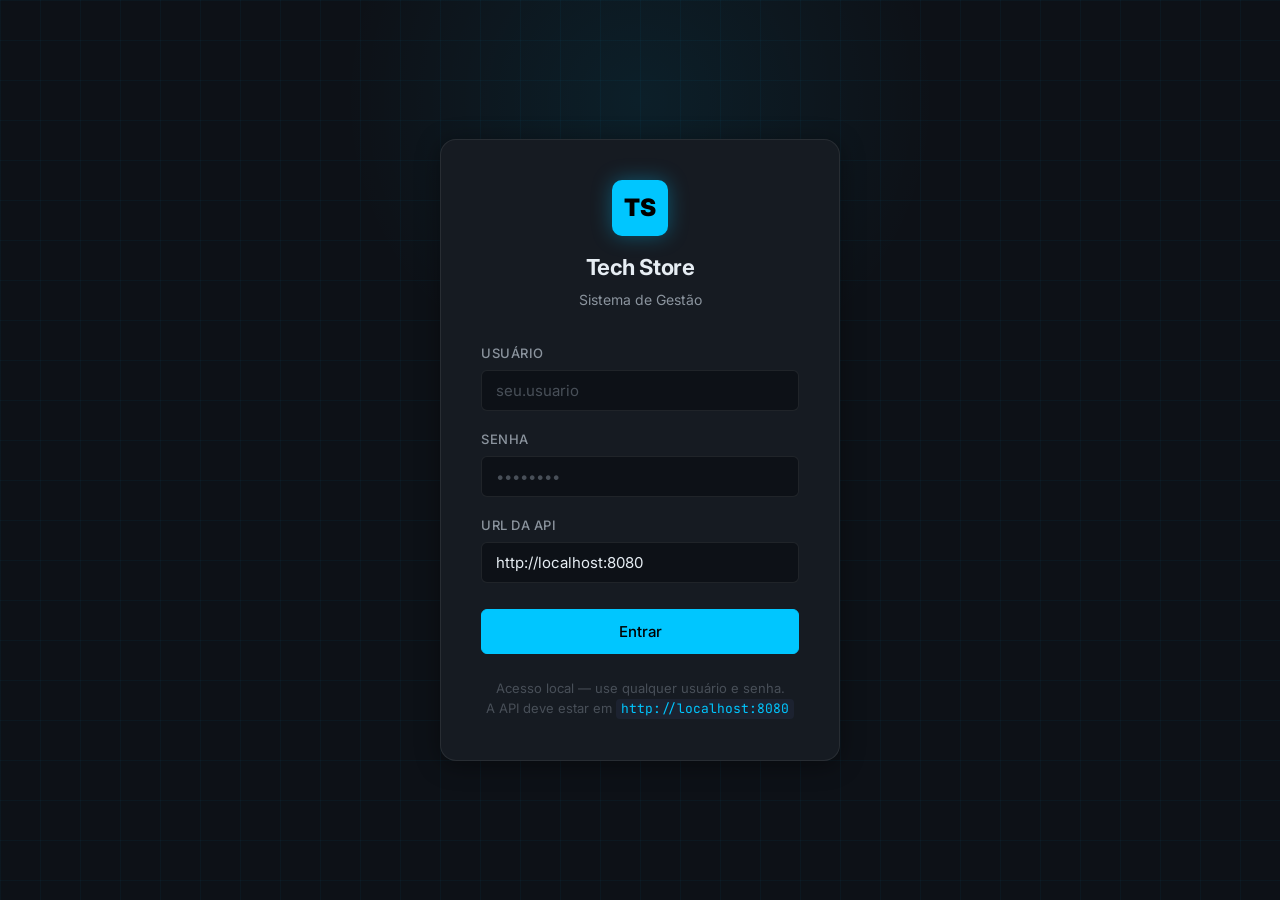
==== index.html @ 47e52cc5 "first commit" ====
<!DOCTYPE html>
<html lang="pt-BR">
<head>
  <meta charset="UTF-8">
  <meta name="viewport" content="width=device-width, initial-scale=1.0">
  <title>Tech Store — Painel</title>
  <link rel="stylesheet" href="css/variables.css">
  <link rel="stylesheet" href="css/base.css">
  <link rel="stylesheet" href="css/layout.css">
  <link rel="stylesheet" href="css/components.css">
  <link rel="stylesheet" href="css/modal.css">
</head>
<body>

  <!-- Toast container -->
  <div id="toast-container"></div>

  <!-- ─── App shell ──────────────────────────── -->
  <div class="app-shell">

    <!-- Sidebar -->
    <aside class="sidebar">
      <div class="sidebar-logo">
        <div class="logo-icon">TS</div>
        <div>
          <div class="logo-text">Tech Store</div>
          <div class="logo-sub">Sistema de Gestão</div>
        </div>
      </div>

          <nav class="sidebar-nav">
        <div class="nav-section-label">Geral</div>
        <button class="nav-item active" data-page="dashboard">
          <span class="nav-icon">📊</span> Dashboard
        </button>

        <div class="nav-section-label">Operações</div>
        <button class="nav-item" data-page="vendas">
          <span class="nav-icon">🛒</span> Vendas
        </button>
        <button class="nav-item" data-page="produtos">
          <span class="nav-icon">📦</span> Produtos
        </button>
        <button class="nav-item" data-page="clientes">
          <span class="nav-icon">👤</span> Clientes
        </button>

        <div class="nav-section-label">Administração</div>
        <button class="nav-item" data-page="funcionarios">
          <span class="nav-icon">🧑‍💼</span> Funcionários
        </button>
        <button class="nav-item" data-page="empresas">
          <span class="nav-icon">🏢</span> Empresas
        </button>
        <button class="nav-item" data-page="fornecedores">
          <span class="nav-icon">🚚</span> Fornecedores
        </button>
        <button class="nav-item" data-page="categorias">
          <span class="nav-icon">🏷️</span> Categorias
        </button>
      </nav>
      
      <!-- Footer do Sidebar -->
      <div class="sidebar-footer">
        <div class="user-info">
          <div class="user-avatar">👤</div>
          <div class="user-details">
            <div class="user-name">Admin</div>
            <div class="user-role">Administrador</div>
          </div>
        </div>
        <button class="btn btn-danger btn-logout" onclick="Toast.info('Logout em breve')">
          <span class="icon">🚪</span> Sair
        </button>
      </div>
    </aside>

    <!-- ─── MAIN CONTENT ─── -->
    <div class="main-content">
      
      <!-- Topbar -->
      <header class="topbar">
        <div class="topbar-left">
          <button class="hamburger" id="hamburger" aria-label="Menu">☰</button>
          <span class="topbar-title" id="topbar-title">Dashboard</span>
        </div>
        
        <div class="topbar-actions">
          <div class="api-indicator">
            <span id="api-status-label">API</span>
            <span class="api-dot offline" id="api-status-dot"></span>
          </div>
          <button class="btn-icon" id="btn-api-settings" title="Configurar API">⚙️</button>
        </div>
      </header>

      <!-- Page Content -->
      <div class="page-content">
        
        <!-- Views - cada view deve ser um container vazio que será preenchido pelo JavaScript -->
        <div id="view-dashboard" class="view-page active"></div>
        <div id="view-clientes" class="view-page"></div>
        <div id="view-produtos" class="view-page"></div>
        <div id="view-vendas" class="view-page"></div>
        <div id="view-funcionarios" class="view-page"></div>
        <div id="view-empresas" class="view-page"></div>
        <div id="view-fornecedores" class="view-page"></div>
        <div id="view-categorias" class="view-page"></div>
        
      </div>
    </div>
  </div>

  <!-- ─── TOAST CONTAINER ─── -->
  <div id="toast-container"></div>

  <!-- ─── MODAL DE CONFIRMAÇÃO ─── -->
  <div class="modal-overlay hidden" id="modal-confirm">
    <div class="modal">
      <button class="modal-close" onclick="Modal.close('modal-confirm')">✕</button>
      <h2>Confirmar Exclusão</h2>
      <p id="confirm-text">Tem certeza que deseja excluir este item?</p>
      <div class="modal-actions">
        <button class="btn btn-secondary" onclick="Modal.close('modal-confirm')">Cancelar</button>
        <button class="btn btn-danger" id="confirm-ok">Excluir</button>
      </div>
    </div>
  </div>

  <!-- ─── MODAL DE CONFIGURAÇÃO DA API ─── -->
  <div class="modal-overlay hidden" id="modal-api-settings">
    <div class="modal">
      <button class="modal-close" onclick="Modal.close('modal-api-settings')">✕</button>
      <h2>Configurar API</h2>
      <div class="form-group">
        <label>URL da API</label>
        <input class="form-control" id="api-url-input" placeholder="http://localhost:8080" value="http://localhost:8080">
      </div>
      <div class="modal-actions">
        <button class="btn btn-secondary" onclick="Modal.close('modal-api-settings')">Cancelar</button>
        <button class="btn btn-primary" id="btn-save-api-url">Salvar</button>
      </div>
    </div>
  </div>
  <!-- ─── Scripts ─────────────────────────────── -->
    <!-- Import Map -->
  <script type="importmap">
    {
      "imports": {
        "./js/": "./js/"
      }
    }
  </script>

  <!-- Scripts (ordem importa) -->
  <script src="js/api.js"></script>
  <script src="js/ui.js"></script>
  <script type="module" src="js/main.js"></script>
  <script>
    // Auth guard
    if (!sessionStorage.getItem('ts_logged')) {
      window.location.href = 'login.html';
    }

    // Populate user info
    const username = sessionStorage.getItem('ts_user') || 'Admin';
    document.getElementById('user-name').textContent = username;
    document.getElementById('user-avatar').textContent = username.charAt(0).toUpperCase();

    // Logout
    document.getElementById('btn-logout').addEventListener('click', () => {
      sessionStorage.clear();
      window.location.href = 'login.html';
    });

    // Boot app
    Router.init();
  </script>

</body>
</html>
---- css/variables.css ----
/* =============================================
   TECH STORE — Design Tokens
   ============================================= */

:root {
  /* Palette */
  --bg-base:      #0d1117;
  --bg-surface:   #161b22;
  --bg-card:      #1c2230;
  --bg-hover:     #222d3d;

  --accent:       #00c6ff;
  --accent-dim:   rgba(0, 198, 255, 0.12);
  --accent-glow:  rgba(0, 198, 255, 0.35);

  --success:      #2ea043;
  --warning:      #d29922;
  --danger:       #f85149;
  --danger-dim:   rgba(248, 81, 73, 0.12);

  --text-primary:   #e6edf3;
  --text-secondary: #8b949e;
  --text-muted:     #484f58;

  --border:       rgba(255,255,255,0.08);
  --border-accent: rgba(0,198,255,0.3);

  /* Typography */
  --font-display: 'Inter', system-ui, sans-serif;
  --font-body:    'Inter', system-ui, sans-serif;
  --font-mono:    'JetBrains Mono', 'Fira Code', monospace;

  /* Radius */
  --radius-sm:  6px;
  --radius-md:  10px;
  --radius-lg:  16px;

  /* Shadows */
  --shadow-card: 0 4px 24px rgba(0,0,0,0.4);
  --shadow-glow: 0 0 20px var(--accent-glow);

  /* Transitions */
  --transition: 180ms ease;
}
---- css/base.css ----
/* =============================================
   TECH STORE — Base / Reset
   ============================================= */

@import url('https://fonts.googleapis.com/css2?family=Inter:wght@300;400;500;600;700&family=JetBrains+Mono:wght@400;500&display=swap');

*, *::before, *::after { box-sizing: border-box; margin: 0; padding: 0; }

html { scroll-behavior: smooth; }

body {
  font-family: var(--font-body);
  background: var(--bg-base);
  color: var(--text-primary);
  min-height: 100vh;
  font-size: 15px;
  line-height: 1.6;
  -webkit-font-smoothing: antialiased;
}

a { color: var(--accent); text-decoration: none; }
a:hover { text-decoration: underline; }

img { max-width: 100%; }

button, input, select, textarea {
  font-family: var(--font-body);
  font-size: inherit;
}

/* ─── Scrollbar ─── */
::-webkit-scrollbar { width: 6px; height: 6px; }
::-webkit-scrollbar-track { background: var(--bg-base); }
::-webkit-scrollbar-thumb { background: var(--text-muted); border-radius: 3px; }

/* ─── Utility ─── */
.hidden { display: none !important; }
.sr-only { position: absolute; width: 1px; height: 1px; overflow: hidden; clip: rect(0,0,0,0); }

/* ─── Toast ─── */
#toast-container {
  position: fixed;
  bottom: 1.5rem;
  right: 1.5rem;
  z-index: 9999;
  display: flex;
  flex-direction: column;
  gap: .5rem;
}

.toast {
  padding: .75rem 1.25rem;
  border-radius: var(--radius-md);
  font-size: .875rem;
  font-weight: 500;
  color: #fff;
  animation: slideIn .25s ease;
  box-shadow: var(--shadow-card);
  max-width: 320px;
}
.toast.success { background: #1a3b22; border: 1px solid var(--success); }
.toast.error   { background: #3b1a1a; border: 1px solid var(--danger); }
.toast.info    { background: #0d2233; border: 1px solid var(--accent); }

@keyframes slideIn {
  from { transform: translateX(110%); opacity: 0; }
  to   { transform: translateX(0);   opacity: 1; }
}

/* ─── Modal overlay ─── */
.modal-overlay {
  position: fixed; inset: 0;
  background: rgba(0,0,0,.65);
  backdrop-filter: blur(4px);
  z-index: 500;
  display: flex; align-items: center; justify-content: center;
  padding: 1rem;
}

.modal-overlay.hidden {
  display: none;
}

.modal {
  background: var(--bg-card);
  border: 1px solid var(--border);
  border-radius: var(--radius-lg);
  padding: 2rem;
  width: 100%;
  max-width: 560px;
  max-height: 85vh;
  overflow-y: auto;
  position: relative;
  box-shadow: var(--shadow-card);
}

.modal h2 {
  font-size: 1.125rem;
  font-weight: 600;
  margin-bottom: 1.5rem;
  color: var(--text-primary);
}

.modal-close {
  position: absolute;
  top: 1rem; right: 1rem;
  background: none;
  border: none;
  color: var(--text-secondary);
  cursor: pointer;
  font-size: 1.25rem;
  line-height: 1;
  padding: .25rem;
  transition: color var(--transition);
}
.modal-close:hover { color: var(--text-primary); }

/* ─── Forms ─── */
.form-group {
  margin-bottom: 1rem;
}

.form-group label {
  display: block;
  font-size: .8125rem;
  font-weight: 500;
  color: var(--text-secondary);
  margin-bottom: .375rem;
  text-transform: uppercase;
  letter-spacing: .04em;
}

.form-control {
  width: 100%;
  padding: .625rem .875rem;
  background: var(--bg-base);
  border: 1px solid var(--border);
  border-radius: var(--radius-sm);
  color: var(--text-primary);
  transition: border-color var(--transition), box-shadow var(--transition);
  outline: none;
}
.form-control:focus {
  border-color: var(--accent);
  box-shadow: 0 0 0 3px var(--accent-dim);
}
.form-control::placeholder { color: var(--text-muted); }

/* ─── Buttons ─── */
.btn {
  display: inline-flex;
  align-items: center;
  gap: .5rem;
  padding: .55rem 1.1rem;
  border-radius: var(--radius-sm);
  border: 1px solid transparent;
  font-weight: 500;
  font-size: .875rem;
  cursor: pointer;
  transition: all var(--transition);
  white-space: nowrap;
}
.btn:disabled { opacity: .5; cursor: not-allowed; }

.btn-primary {
  background: var(--accent);
  color: #000;
  border-color: var(--accent);
}
.btn-primary:hover:not(:disabled) {
  background: #29d4ff;
  box-shadow: 0 0 12px var(--accent-glow);
}

.btn-secondary {
  background: transparent;
  color: var(--text-primary);
  border-color: var(--border);
}
.btn-secondary:hover:not(:disabled) {
  background: var(--bg-hover);
  border-color: var(--text-muted);
}

.btn-danger {
  background: var(--danger-dim);
  color: var(--danger);
  border-color: var(--danger);
}
.btn-danger:hover:not(:disabled) {
  background: var(--danger);
  color: #fff;
}

.btn-sm { padding: .35rem .75rem; font-size: .8125rem; }

/* ─── Table ─── */
.table-wrapper {
  overflow-x: auto;
  border-radius: var(--radius-md);
  border: 1px solid var(--border);
  background: var(--bg-card);
}

table {
  width: 100%;
  border-collapse: collapse;
  font-size: .875rem;
}

thead th {
  background: var(--bg-surface);
  color: var(--text-secondary);
  font-size: .75rem;
  font-weight: 600;
  text-transform: uppercase;
  letter-spacing: .06em;
  padding: .75rem 1rem;
  text-align: left;
  border-bottom: 1px solid var(--border);
  white-space: nowrap;
}

tbody tr {
  border-bottom: 1px solid var(--border);
  transition: background var(--transition);
}
tbody tr:last-child { border-bottom: none; }
tbody tr:hover { background: var(--bg-hover); }

tbody td {
  padding: .875rem 1rem;
  color: var(--text-primary);
  vertical-align: middle;
}

/* ─── Badge ─── */
.badge {
  display: inline-block;
  padding: .2em .6em;
  border-radius: 999px;
  font-size: .75rem;
  font-weight: 600;
}
.badge-success { background: rgba(46,160,67,.15); color: #3fb950; }
.badge-warning { background: rgba(210,153,34,.15); color: #d29922; }
.badge-danger  { background: rgba(248,81,73,.15);  color: #f85149; }
.badge-info    { background: var(--accent-dim);    color: var(--accent); }

/* ─── Search bar ─── */
.search-bar {
  position: relative;
}
.search-bar input {
  padding-left: 2.25rem;
}
.search-bar .icon {
  position: absolute;
  left: .75rem;
  top: 50%;
  transform: translateY(-50%);
  color: var(--text-muted);
  pointer-events: none;
  font-size: 1rem;
}

/* ─── Empty state ─── */
.empty-state {
  text-align: center;
  padding: 3rem 1rem;
  color: var(--text-secondary);
}
.empty-state .icon { font-size: 2.5rem; margin-bottom: .75rem; }
.empty-state p { font-size: .9375rem; }

/* ─── Loading spinner ─── */
.spinner {
  width: 20px; height: 20px;
  border: 2px solid var(--border);
  border-top-color: var(--accent);
  border-radius: 50%;
  animation: spin .7s linear infinite;
  display: inline-block;
}
@keyframes spin { to { transform: rotate(360deg); } }

/* ─── Section header ─── */
.section-header {
  display: flex;
  align-items: center;
  justify-content: space-between;
  gap: 1rem;
  flex-wrap: wrap;
  margin-bottom: 1.5rem;
}
.section-header h1 {
  font-size: 1.375rem;
  font-weight: 700;
  letter-spacing: -.02em;
}

/* ─── Responsive grid ─── */
.grid-2 { display: grid; grid-template-columns: repeat(auto-fit, minmax(220px, 1fr)); gap: 1rem; }
.grid-3 { display: grid; grid-template-columns: repeat(auto-fit, minmax(180px, 1fr)); gap: 1rem; }

/* ─── Stat card ─── */
.stat-card {
  background: var(--bg-card);
  border: 1px solid var(--border);
  border-radius: var(--radius-md);
  padding: 1.25rem 1.5rem;
  transition: border-color var(--transition);
}
.stat-card:hover { border-color: var(--border-accent); }
.stat-card .label {
  font-size: .75rem;
  font-weight: 600;
  text-transform: uppercase;
  letter-spacing: .06em;
  color: var(--text-secondary);
  margin-bottom: .5rem;
}
.stat-card .value {
  font-size: 1.75rem;
  font-weight: 700;
  color: var(--text-primary);
  font-variant-numeric: tabular-nums;
}
.stat-card .sub {
  font-size: .8125rem;
  color: var(--text-muted);
  margin-top: .25rem;
}

/* ─── View pages ─── */
.view-page { display: none; }
.view-page.active { display: block; }

/* ─── Animation ─── */
@keyframes fadeIn {
  from { opacity: 0; transform: translateY(8px); }
  to { opacity: 1; transform: translateY(0); }
}

.view-page {
  animation: fadeIn .3s ease;
}
---- css/layout.css ----
/* =============================================
   TECH STORE — Layout / Sidebar / Topbar
   ============================================= */

/* ─── App shell ─── */
.app-shell {
  display: flex;
  min-height: 100vh;
}

/* ─── Sidebar ─── */
.sidebar {
  width: 240px;
  min-height: 100vh;
  background: var(--bg-surface);
  border-right: 1px solid var(--border);
  display: flex;
  flex-direction: column;
  position: fixed;
  left: 0; top: 0;
  z-index: 100;
  transition: transform .3s ease;
}

.sidebar-logo {
  padding: 1.5rem 1.25rem 1rem;
  border-bottom: 1px solid var(--border);
  display: flex;
  align-items: center;
  gap: .75rem;
  flex-shrink: 0;
}

.sidebar-logo .logo-icon {
  width: 36px;
  height: 36px;
  background: var(--accent);
  border-radius: var(--radius-sm);
  display: flex;
  align-items: center;
  justify-content: center;
  font-size: 1rem;
  color: #000;
  font-weight: 800;
  flex-shrink: 0;
}

.sidebar-logo .logo-text {
  font-weight: 700;
  font-size: .95rem;
  color: var(--text-primary);
  line-height: 1.2;
}

.sidebar-logo .logo-sub {
  font-size: .7rem;
  color: var(--text-muted);
  font-weight: 400;
}

.sidebar-nav {
  flex: 1;
  padding: 1rem .75rem;
  overflow-y: auto;
}

.nav-section-label {
  font-size: .6875rem;
  font-weight: 600;
  text-transform: uppercase;
  letter-spacing: .08em;
  color: var(--text-muted);
  padding: .5rem .5rem .25rem;
  margin-top: .5rem;
}

.nav-item {
  display: flex;
  align-items: center;
  gap: .625rem;
  padding: .55rem .75rem;
  border-radius: var(--radius-sm);
  color: var(--text-secondary);
  font-size: .875rem;
  font-weight: 500;
  cursor: pointer;
  transition: all var(--transition);
  border: none;
  background: none;
  width: 100%;
  text-align: left;
  margin-bottom: 2px;
}

.nav-item .nav-icon {
  font-size: 1rem;
  flex-shrink: 0;
}

.nav-item:hover {
  background: var(--bg-hover);
  color: var(--text-primary);
}

.nav-item.active {
  background: var(--accent-dim);
  color: var(--accent);
  border-left: 3px solid var(--accent);
  padding-left: calc(.75rem - 3px);
}

/* ─── Sidebar Footer ─── */
.sidebar-footer {
  padding: 1rem .75rem;
  border-top: 1px solid var(--border);
  flex-shrink: 0;
  background: var(--bg-surface);
}

/* User Info dentro do footer */
.user-info {
  display: flex;
  align-items: center;
  gap: .75rem;
  padding: .5rem;
  border-radius: var(--radius-sm);
  transition: background var(--transition);
}

.user-info:hover {
  background: var(--bg-hover);
}

.user-avatar {
  width: 32px;
  height: 32px;
  border-radius: 50%;
  background: var(--accent-dim);
  border: 1px solid var(--border-accent);
  display: flex;
  align-items: center;
  justify-content: center;
  font-size: .875rem;
  color: var(--accent);
  font-weight: 700;
  flex-shrink: 0;
}

.user-details {
  flex: 1;
  min-width: 0;
}

.user-name {
  font-size: .875rem;
  font-weight: 500;
  color: var(--text-primary);
  white-space: nowrap;
  overflow: hidden;
  text-overflow: ellipsis;
}

.user-role {
  font-size: .75rem;
  color: var(--text-muted);
  white-space: nowrap;
  overflow: hidden;
  text-overflow: ellipsis;
}

/* Botão de logout no footer */
.btn-logout {
  width: 100%;
  margin-top: .5rem;
  justify-content: center;
  color: var(--danger);
  border-color: var(--danger-dim);
  background: var(--danger-dim);
  transition: all var(--transition);
}

.btn-logout:hover {
  background: var(--danger);
  color: #fff;
  border-color: var(--danger);
}

.btn-logout .icon {
  font-size: 1rem;
}

/* ─── Main area ─── */
.main-content {
  margin-left: 240px;
  flex: 1;
  display: flex;
  flex-direction: column;
  min-height: 100vh;
}

/* ─── Topbar ─── */
.topbar {
  height: 60px;
  background: var(--bg-surface);
  border-bottom: 1px solid var(--border);
  display: flex;
  align-items: center;
  justify-content: space-between;
  padding: 0 1.5rem;
  position: sticky;
  top: 0;
  z-index: 50;
  flex-shrink: 0;
}

.topbar-left {
  display: flex;
  align-items: center;
  gap: .75rem;
}

.topbar-title {
  font-size: 1rem;
  font-weight: 600;
  color: var(--text-primary);
}

.topbar-actions {
  display: flex;
  align-items: center;
  gap: .75rem;
}

/* ─── API Indicator ─── */
.api-indicator {
  display: flex;
  align-items: center;
  gap: .4rem;
  font-size: .75rem;
  color: var(--text-secondary);
}

.api-dot {
  width: 7px;
  height: 7px;
  border-radius: 50%;
  background: var(--text-muted);
  transition: background .3s;
}

.api-dot.online {
  background: var(--success);
  box-shadow: 0 0 6px var(--success);
}

.api-dot.offline {
  background: var(--danger);
}

/* ─── Button Icon ─── */
.btn-icon {
  width: 32px;
  height: 32px;
  padding: 0;
  display: inline-flex;
  align-items: center;
  justify-content: center;
  border-radius: var(--radius-sm);
  border: 1px solid var(--border);
  background: transparent;
  color: var(--text-secondary);
  cursor: pointer;
  transition: all var(--transition);
}

.btn-icon:hover {
  background: var(--bg-hover);
  color: var(--text-primary);
  border-color: var(--text-muted);
}

/* ─── Page content ─── */
.page-content {
  padding: 1.75rem 1.5rem;
  flex: 1;
}

/* ─── Hamburger (mobile) ─── */
.hamburger {
  display: none;
  background: none;
  border: none;
  color: var(--text-primary);
  font-size: 1.25rem;
  cursor: pointer;
  padding: .25rem;
  border-radius: var(--radius-sm);
  transition: background var(--transition);
}

.hamburger:hover {
  background: var(--bg-hover);
}

/* ─── Responsive ─── */
@media (max-width: 768px) {
  .sidebar {
    transform: translateX(-100%);
    width: 280px;
    box-shadow: none;
  }
  
  .sidebar.open {
    transform: translateX(0);
    box-shadow: 4px 0 24px rgba(0,0,0,.5);
  }
  
  .main-content {
    margin-left: 0;
  }
  
  .hamburger {
    display: flex;
  }
  
  .page-content {
    padding: 1.25rem 1rem;
  }
  
  .topbar {
    padding: 0 1rem;
  }
  
  .sidebar-footer {
    padding: 0.75rem;
  }
  
  .user-info {
    padding: 0.375rem;
  }
}

@media (max-width: 480px) {
  .topbar-title {
    font-size: .875rem;
  }
  
  .api-indicator span:not(.api-dot) {
    display: none;
  }
  
  .page-content {
    padding: 1rem 0.75rem;
  }
  
  .sidebar {
    width: 260px;
  }
}
---- css/components.css ----
/* =============================================
   TECH STORE — Componentes Reutilizáveis
   ============================================= */

/* ─── Badges de Situação ─── */
.badge-status {
  display: inline-block;
  padding: .2em .6em;
  border-radius: 999px;
  font-size: .75rem;
  font-weight: 600;
}

.badge-status.active {
  background: rgba(46,160,67,.15);
  color: #3fb950;
}

.badge-status.inactive {
  background: rgba(248,81,73,.15);
  color: #f85149;
}

.badge-status.finalizada {
  background: rgba(46,160,67,.15);
  color: #3fb950;
}

.badge-status.cancelada {
  background: rgba(248,81,73,.15);
  color: #f85149;
}

/* ─── Estoque Badge ─── */
.badge-stock {
  display: inline-block;
  padding: .2em .6em;
  border-radius: 999px;
  font-size: .75rem;
  font-weight: 600;
}

.badge-stock.high {
  background: rgba(46,160,67,.15);
  color: #3fb950;
}

.badge-stock.medium {
  background: rgba(210,153,34,.15);
  color: #d29922;
}

.badge-stock.low {
  background: rgba(248,81,73,.15);
  color: #f85149;
}

/* ─── Grid de Ações ─── */
.actions-grid {
  display: flex;
  gap: .5rem;
  flex-wrap: wrap;
}

/* ─── Código ID ─── */
.code-id {
  font-family: var(--font-mono);
  font-size: .8rem;
  color: var(--text-muted);
}

.code-id.accent {
  color: var(--accent);
}

/* ─── Texto Monetário ─── */
.text-currency {
  font-weight: 600;
  color: var(--accent);
}

/* ─── Total da Venda ─── */
.venda-total {
  text-align: right;
  font-weight: 700;
  font-size: 1.125rem;
  color: var(--accent);
  margin-top: .5rem;
}

/* ─── Itens da Venda ─── */
.venda-item {
  display: flex;
  align-items: center;
  gap: .75rem;
  padding: .5rem;
  background: var(--bg-base);
  border-radius: var(--radius-sm);
  margin-bottom: .375rem;
}

.venda-item .nome {
  flex: 1;
  font-size: .875rem;
}

.venda-item .detalhes {
  font-size: .8rem;
  color: var(--text-muted);
}

.venda-item .subtotal {
  font-weight: 600;
  color: var(--accent);
  min-width: 70px;
  text-align: right;
}

/* ─── Input com ícone ─── */
.input-with-icon {
  display: flex;
  gap: .5rem;
  margin-top: .5rem;
  margin-bottom: .75rem;
}

.input-with-icon select {
  flex: 1;
}

.input-with-icon input[type="number"] {
  width: 80px;
}

/* ─── Loading Overlay ─── */
.loading-overlay {
  display: flex;
  align-items: center;
  justify-content: center;
  padding: 2rem;
  color: var(--text-muted);
}

.loading-overlay .spinner {
  margin-right: .75rem;
}
---- css/modal.css ----
/* =============================================
   TECH STORE — Modal Styles
   ============================================= */

/* ─── Modal de Confirmação ─── */
#modal-confirm .modal {
  max-width: 420px;
}

#modal-confirm p {
  margin: 1rem 0;
  color: var(--text-secondary);
}

#modal-confirm .modal-actions {
  display: flex;
  justify-content: flex-end;
  gap: 0.75rem;
  margin-top: 1rem;
}

/* ─── Modal de Configuração da API ─── */
#modal-api-settings .modal {
  max-width: 420px;
}

#modal-api-settings .form-group {
  margin-bottom: 1rem;
}

#modal-api-settings .form-group label {
  display: block;
  font-size: .8125rem;
  font-weight: 500;
  color: var(--text-secondary);
  margin-bottom: .375rem;
  text-transform: uppercase;
  letter-spacing: .04em;
}

#modal-api-settings .form-control {
  width: 100%;
  padding: .625rem .875rem;
  background: var(--bg-base);
  border: 1px solid var(--border);
  border-radius: var(--radius-sm);
  color: var(--text-primary);
  transition: border-color var(--transition), box-shadow var(--transition);
  outline: none;
}

#modal-api-settings .form-control:focus {
  border-color: var(--accent);
  box-shadow: 0 0 0 3px var(--accent-dim);
}

#modal-api-settings .modal-actions {
  display: flex;
  justify-content: flex-end;
  gap: .75rem;
  margin-top: 1rem;
}
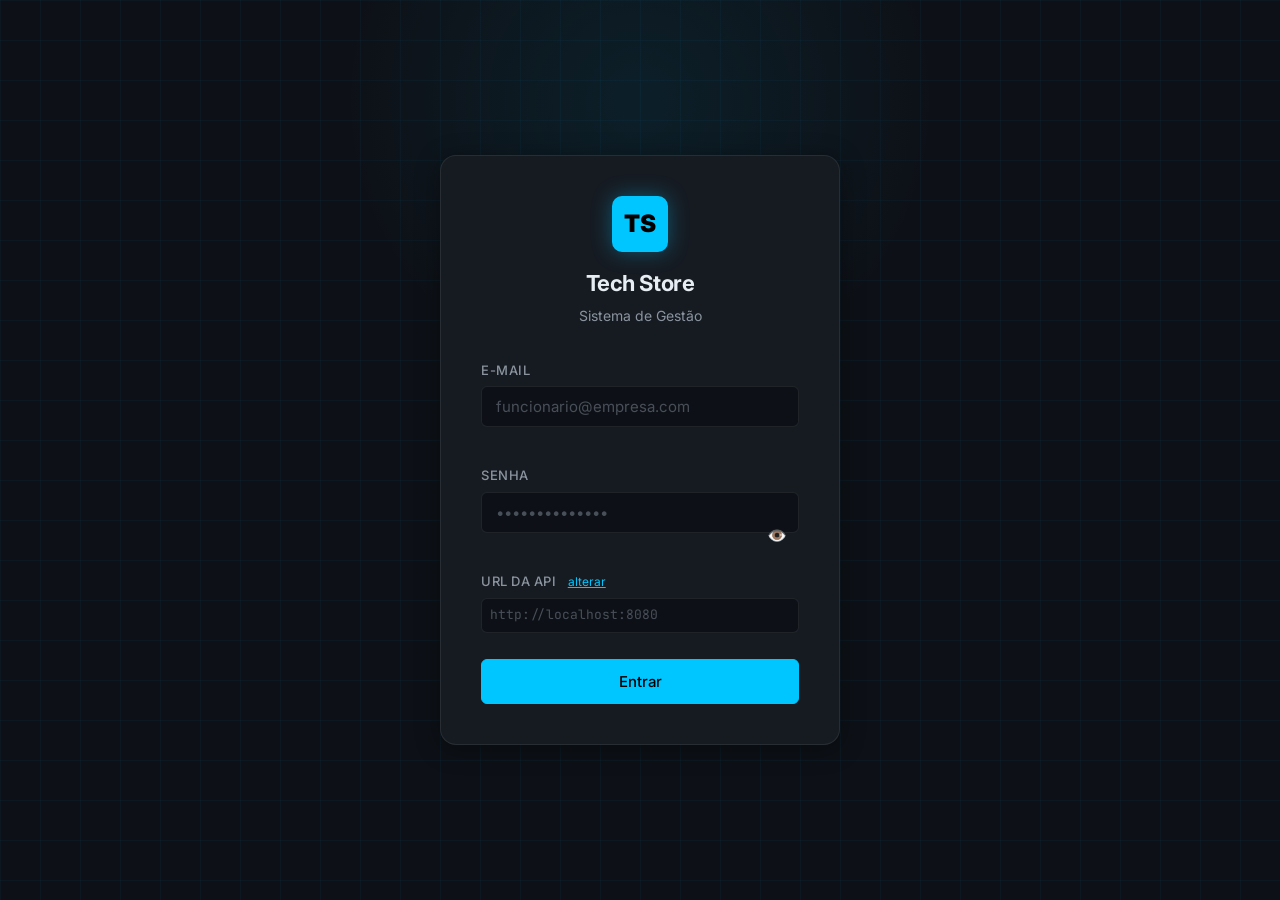
==== commit 510c382f: "feat: enhance login functionality with detailed error handling and validation steps" ====
--- a/index.html
+++ b/index.html
@@ -28,9 +28,10 @@
         </div>
       </div>
 
-          <nav class="sidebar-nav">
+      <nav class="sidebar-nav">
+
         <div class="nav-section-label">Geral</div>
-        <button class="nav-item active" data-page="dashboard">
+        <button class="nav-item" data-page="dashboard">
           <span class="nav-icon">📊</span> Dashboard
         </button>
 
@@ -58,124 +59,152 @@
         <button class="nav-item" data-page="categorias">
           <span class="nav-icon">🏷️</span> Categorias
         </button>
+
       </nav>
-      
-      <!-- Footer do Sidebar -->
+
       <div class="sidebar-footer">
         <div class="user-info">
-          <div class="user-avatar">👤</div>
-          <div class="user-details">
-            <div class="user-name">Admin</div>
+          <div class="user-avatar" id="user-avatar">?</div>
+          <div>
+            <div class="user-name" id="user-name">Usuário</div>
             <div class="user-role">Administrador</div>
           </div>
         </div>
-        <button class="btn btn-danger btn-logout" onclick="Toast.info('Logout em breve')">
-          <span class="icon">🚪</span> Sair
+        <button class="btn btn-logout btn-sm" id="btn-logout">
+          🚪 Sair
         </button>
       </div>
     </aside>
 
-    <!-- ─── MAIN CONTENT ─── -->
+    <!-- Main content -->
     <div class="main-content">
-      
+
       <!-- Topbar -->
       <header class="topbar">
-        <div class="topbar-left">
+        <div style="display:flex;align-items:center;gap:.75rem">
           <button class="hamburger" id="hamburger" aria-label="Menu">☰</button>
           <span class="topbar-title" id="topbar-title">Dashboard</span>
         </div>
-        
         <div class="topbar-actions">
           <div class="api-indicator">
-            <span id="api-status-label">API</span>
-            <span class="api-dot offline" id="api-status-dot"></span>
+            <div class="api-dot" id="api-status-dot"></div>
+            <span id="api-status-label">verificando...</span>
           </div>
-          <button class="btn-icon" id="btn-api-settings" title="Configurar API">⚙️</button>
+          <button class="btn btn-secondary btn-sm" id="btn-api-settings" title="Configurar URL da API">
+            ⚙️ API
+          </button>
         </div>
       </header>
 
-      <!-- Page Content -->
-      <div class="page-content">
-        
-        <!-- Views - cada view deve ser um container vazio que será preenchido pelo JavaScript -->
-        <div id="view-dashboard" class="view-page active"></div>
-        <div id="view-clientes" class="view-page"></div>
-        <div id="view-produtos" class="view-page"></div>
-        <div id="view-vendas" class="view-page"></div>
-        <div id="view-funcionarios" class="view-page"></div>
-        <div id="view-empresas" class="view-page"></div>
-        <div id="view-fornecedores" class="view-page"></div>
-        <div id="view-categorias" class="view-page"></div>
-        
-      </div>
+      <!-- Pages -->
+      <main class="page-content">
+
+        <div class="view-page" id="view-dashboard"></div>
+        <div class="view-page" id="view-produtos"></div>
+        <div class="view-page" id="view-clientes"></div>
+        <div class="view-page" id="view-vendas"></div>
+        <div class="view-page" id="view-funcionarios"></div>
+        <div class="view-page" id="view-empresas"></div>
+        <div class="view-page" id="view-fornecedores"></div>
+        <div class="view-page" id="view-categorias"></div>
+
+      </main>
     </div>
   </div>
 
-  <!-- ─── TOAST CONTAINER ─── -->
-  <div id="toast-container"></div>
-
-  <!-- ─── MODAL DE CONFIRMAÇÃO ─── -->
+  <!-- ─── Confirm delete modal ────────────────── -->
   <div class="modal-overlay hidden" id="modal-confirm">
-    <div class="modal">
-      <button class="modal-close" onclick="Modal.close('modal-confirm')">✕</button>
-      <h2>Confirmar Exclusão</h2>
-      <p id="confirm-text">Tem certeza que deseja excluir este item?</p>
-      <div class="modal-actions">
+    <div class="modal" style="max-width:400px">
+      <h2 style="margin-bottom:.75rem">⚠️ Confirmar exclusão</h2>
+      <p id="confirm-text" style="color:var(--text-secondary);margin-bottom:1.5rem;font-size:.9375rem"></p>
+      <div style="display:flex;justify-content:flex-end;gap:.75rem">
         <button class="btn btn-secondary" onclick="Modal.close('modal-confirm')">Cancelar</button>
         <button class="btn btn-danger" id="confirm-ok">Excluir</button>
       </div>
     </div>
   </div>
 
-  <!-- ─── MODAL DE CONFIGURAÇÃO DA API ─── -->
+  <!-- ─── API settings modal ──────────────────── -->
   <div class="modal-overlay hidden" id="modal-api-settings">
-    <div class="modal">
+    <div class="modal" style="max-width:420px">
       <button class="modal-close" onclick="Modal.close('modal-api-settings')">✕</button>
-      <h2>Configurar API</h2>
+      <h2>Configurações da API</h2>
+      <p style="color:var(--text-secondary);font-size:.875rem;margin-bottom:1.25rem">
+        Informe a URL base do servidor backend.
+      </p>
       <div class="form-group">
         <label>URL da API</label>
-        <input class="form-control" id="api-url-input" placeholder="http://localhost:8080" value="http://localhost:8080">
-      </div>
-      <div class="modal-actions">
+        <input class="form-control" id="api-url-input" type="url" placeholder="http://localhost:8080">
+      </div>
+      <div style="display:flex;justify-content:flex-end;gap:.75rem;margin-top:1rem">
         <button class="btn btn-secondary" onclick="Modal.close('modal-api-settings')">Cancelar</button>
         <button class="btn btn-primary" id="btn-save-api-url">Salvar</button>
       </div>
     </div>
   </div>
+
   <!-- ─── Scripts ─────────────────────────────── -->
-    <!-- Import Map -->
-  <script type="importmap">
-    {
-      "imports": {
-        "./js/": "./js/"
-      }
-    }
-  </script>
-
-  <!-- Scripts (ordem importa) -->
   <script src="js/api.js"></script>
   <script src="js/ui.js"></script>
-  <script type="module" src="js/main.js"></script>
+
+  <!-- Pages — uma entidade por arquivo -->
+  <script src="js/pages/dashboard.js"></script>
+  <script src="js/pages/produtos.js"></script>
+  <script src="js/pages/clientes.js"></script>
+  <script src="js/pages/vendas.js"></script>
+  <script src="js/pages/funcionarios.js"></script>
+  <script src="js/pages/empresas.js"></script>
+  <script src="js/pages/fornecedores.js"></script>
+  <script src="js/pages/categorias.js"></script>
+
+  <!-- Índice de páginas + roteador (devem vir após os controllers) -->
+  <script src="js/pages.js"></script>
+  <script src="js/router.js"></script>
   <script>
-    // Auth guard
+    // ── Auth guard ────────────────────────────
     if (!sessionStorage.getItem('ts_logged')) {
       window.location.href = 'login.html';
     }
 
-    // Populate user info
-    const username = sessionStorage.getItem('ts_user') || 'Admin';
-    document.getElementById('user-name').textContent = username;
-    document.getElementById('user-avatar').textContent = username.charAt(0).toUpperCase();
-
-    // Logout
+    // ── Preencher dados reais do funcionário ──
+    const nomeCompleto = sessionStorage.getItem('ts_user_name') || 'Usuário';
+    const cargo        = sessionStorage.getItem('ts_user_cargo') || '';
+    const nivelAcesso  = sessionStorage.getItem('ts_user_nivel') || '';
+    const imagemUrl    = sessionStorage.getItem('ts_user_imagem') || '';
+    const empresaNome  = sessionStorage.getItem('ts_empresa_nome') || '';
+
+    const primeiroNome = nomeCompleto.split(' ')[0];
+    const iniciais     = nomeCompleto.split(' ').map(p => p[0]).slice(0, 2).join('').toUpperCase();
+
+    // Avatar: imagem real ou iniciais
+    const avatarEl = document.getElementById('user-avatar');
+    if (imagemUrl) {
+      avatarEl.innerHTML = '<img src="' + imagemUrl + '" alt="' + primeiroNome + '" style="width:100%;height:100%;object-fit:cover;border-radius:50%;">';
+    } else {
+      avatarEl.textContent = iniciais;
+    }
+
+    document.getElementById('user-name').textContent = primeiroNome;
+
+    // Sub-info: cargo e empresa
+    const userRoleEl = document.querySelector('.user-role');
+    if (userRoleEl) {
+      userRoleEl.textContent = cargo
+        ? (empresaNome ? cargo + ' · ' + empresaNome : cargo)
+        : (empresaNome || nivelAcesso || 'Funcionário');
+    }
+
+    avatarEl.title = nomeCompleto + '\n' + cargo;
+
+    // ── Logout ────────────────────────────────
     document.getElementById('btn-logout').addEventListener('click', () => {
       sessionStorage.clear();
       window.location.href = 'login.html';
     });
 
-    // Boot app
+    // ── Boot ──────────────────────────────────
     Router.init();
   </script>
 
 </body>
-</html>
+</html>
